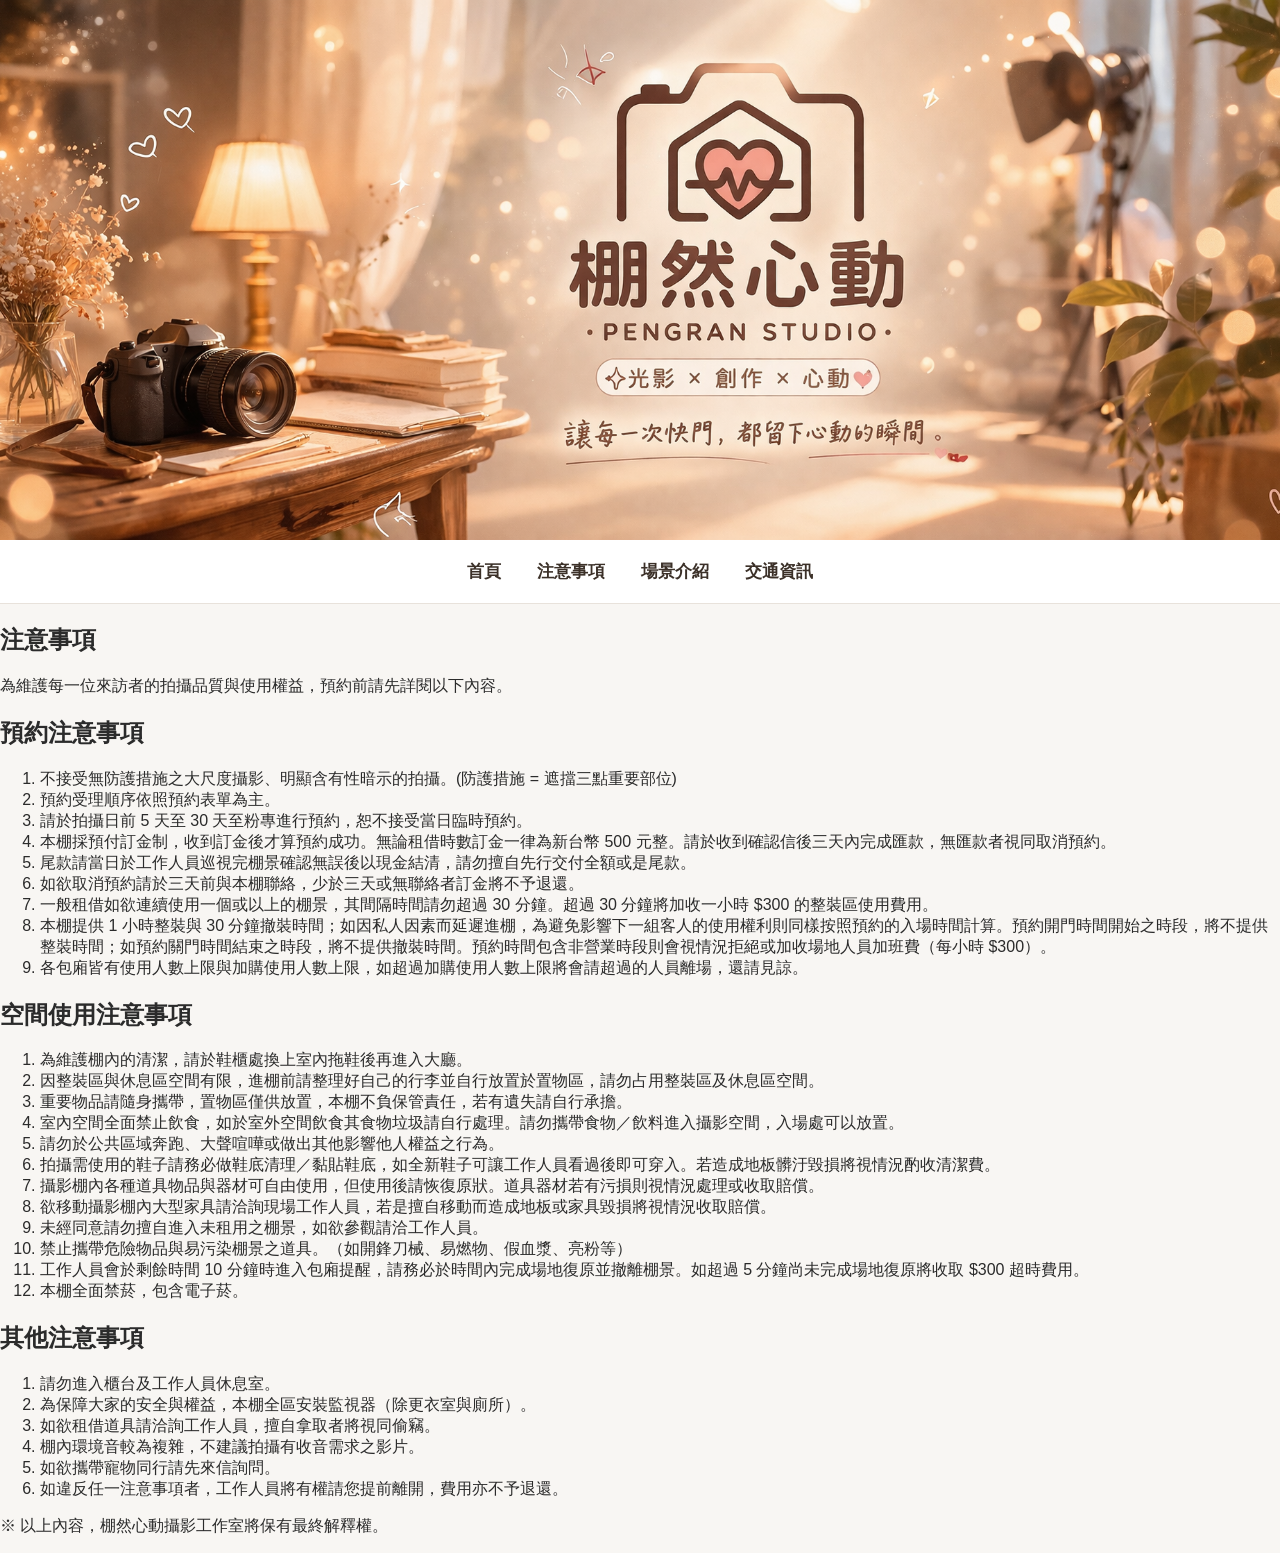
==== notice.html @ ee93c965 "Create notice.html" ====
<!DOCTYPE html>
<html lang="zh-Hant">
<head>
  <meta charset="UTF-8">
  <meta name="viewport" content="width=device-width, initial-scale=1">
  <title>注意事項｜棚然心動</title>
  <link rel="stylesheet" href="style.css">
</head>

<body>

  <header class="hero hero-small">
    <img src="image/cover.png" alt="棚然心動封面" class="hero-image">
  </header>

  <nav class="main-nav">
    <a href="index.html">首頁</a>
    <a href="notice.html" class="active">注意事項</a>
    <a href="scenes.html">場景介紹</a>
    <a href="traffic.html">交通資訊</a>
  </nav>

  <main class="content-page">
    <section class="page-header">
      <h1>注意事項</h1>
      <p>為維護每一位來訪者的拍攝品質與使用權益，預約前請先詳閱以下內容。</p>
    </section>

    <section class="notice-block">
      <h2>預約注意事項</h2>
      <ol class="notice-list">
        <li>不接受無防護措施之大尺度攝影、明顯含有性暗示的拍攝。(防護措施 = 遮擋三點重要部位)</li>
        <li>預約受理順序依照預約表單為主。</li>
        <li>請於拍攝日前 5 天至 30 天至粉專進行預約，恕不接受當日臨時預約。</li>
        <li>本棚採預付訂金制，收到訂金後才算預約成功。無論租借時數訂金一律為新台幣 500 元整。請於收到確認信後三天內完成匯款，無匯款者視同取消預約。</li>
        <li>尾款請當日於工作人員巡視完棚景確認無誤後以現金結清，請勿擅自先行交付全額或是尾款。</li>
        <li>如欲取消預約請於三天前與本棚聯絡，少於三天或無聯絡者訂金將不予退還。</li>
        <li>一般租借如欲連續使用一個或以上的棚景，其間隔時間請勿超過 30 分鐘。超過 30 分鐘將加收一小時 $300 的整裝區使用費用。</li>
        <li>本棚提供 1 小時整裝與 30 分鐘撤裝時間；如因私人因素而延遲進棚，為避免影響下一組客人的使用權利則同樣按照預約的入場時間計算。預約開門時間開始之時段，將不提供整裝時間；如預約關門時間結束之時段，將不提供撤裝時間。預約時間包含非營業時段則會視情況拒絕或加收場地人員加班費（每小時 $300）。</li>
        <li>各包廂皆有使用人數上限與加購使用人數上限，如超過加購使用人數上限將會請超過的人員離場，還請見諒。</li>
      </ol>
    </section>

    <section class="notice-block">
      <h2>空間使用注意事項</h2>
      <ol class="notice-list">
        <li>為維護棚內的清潔，請於鞋櫃處換上室內拖鞋後再進入大廳。</li>
        <li>因整裝區與休息區空間有限，進棚前請整理好自己的行李並自行放置於置物區，請勿占用整裝區及休息區空間。</li>
        <li>重要物品請隨身攜帶，置物區僅供放置，本棚不負保管責任，若有遺失請自行承擔。</li>
        <li>室內空間全面禁止飲食，如於室外空間飲食其食物垃圾請自行處理。請勿攜帶食物／飲料進入攝影空間，入場處可以放置。</li>
        <li>請勿於公共區域奔跑、大聲喧嘩或做出其他影響他人權益之行為。</li>
        <li>拍攝需使用的鞋子請務必做鞋底清理／黏貼鞋底，如全新鞋子可讓工作人員看過後即可穿入。若造成地板髒汙毀損將視情況酌收清潔費。</li>
        <li>攝影棚內各種道具物品與器材可自由使用，但使用後請恢復原狀。道具器材若有污損則視情況處理或收取賠償。</li>
        <li>欲移動攝影棚內大型家具請洽詢現場工作人員，若是擅自移動而造成地板或家具毀損將視情況收取賠償。</li>
        <li>未經同意請勿擅自進入未租用之棚景，如欲參觀請洽工作人員。</li>
        <li>禁止攜帶危險物品與易污染棚景之道具。（如開鋒刀械、易燃物、假血漿、亮粉等）</li>
        <li>工作人員會於剩餘時間 10 分鐘時進入包廂提醒，請務必於時間內完成場地復原並撤離棚景。如超過 5 分鐘尚未完成場地復原將收取 $300 超時費用。</li>
        <li>本棚全面禁菸，包含電子菸。</li>
      </ol>
    </section>

    <section class="notice-block">
      <h2>其他注意事項</h2>
      <ol class="notice-list">
        <li>請勿進入櫃台及工作人員休息室。</li>
        <li>為保障大家的安全與權益，本棚全區安裝監視器（除更衣室與廁所）。</li>
        <li>如欲租借道具請洽詢工作人員，擅自拿取者將視同偷竊。</li>
        <li>棚內環境音較為複雜，不建議拍攝有收音需求之影片。</li>
        <li>如欲攜帶寵物同行請先來信詢問。</li>
        <li>如違反任一注意事項者，工作人員將有權請您提前離開，費用亦不予退還。</li>
      </ol>
    </section>

    <section class="notice-final">
      <p>※ 以上內容，棚然心動攝影工作室將保有最終解釋權。</p>
    </section>
  </main>

</body>
</html>
---- style.css ----
* {
  box-sizing: border-box;
}

html, body {
  margin: 0;
  padding: 0;
  font-family: "Noto Sans TC", "Microsoft JhengHei", sans-serif;
  background-color: #f8f6f3;
  color: #2b2b2b;
}

.hero {
  width: 100%;
  height: 60vh; /* 關鍵：控制高度 */
  overflow: hidden;
}

.hero-image {
  width: 100%;
  height: 100%;
  object-fit: cover; /* 重點：裁切但不變形 */
}


.main-nav {
  display: flex;
  justify-content: center;
  align-items: center;
  gap: 36px;
  padding: 20px 16px;
  background-color: #ffffff;
  border-bottom: 1px solid #e8e2db;
  position: sticky;
  top: 0;
  z-index: 1000;
}

.main-nav a {
  text-decoration: none;
  color: #3b3028;
  font-size: 17px;
  font-weight: 600;
  transition: opacity 0.2s ease;
}

.main-nav a:hover {
  opacity: 0.65;
}

.home-section {
  padding: 56px 20px 80px;
}

.booking-section {
  max-width: 1000px;
  margin: 0 auto;
  text-align: center;
}

.booking-section h2 {
  margin: 0 0 20px;
  font-size: 30px;
  font-weight: 700;
  color: #2f241d;
}

.booking-text {
  margin: 0 0 28px;
  font-size: 18px;
  line-height: 1.8;
}

.booking-text a {
  color: #7b4d3a;
  text-decoration: none;
  font-weight: 600;
  border-bottom: 1px solid transparent;
  transition: all 0.2s ease;
}

.booking-text a:hover {
  border-bottom-color: #7b4d3a;
}

.calendar-wrap {
  display: flex;
  justify-content: center;
  overflow-x: auto;
}

.calendar-wrap iframe {
  max-width: 100%;
  background: #fff;
}

/* 手機版 */
@media (max-width: 768px) {
  .main-nav {
    gap: 18px;
    padding: 16px 10px;
    flex-wrap: wap;
  }

  .main-nav a {
    font-size: 15px;
  }

  .home-section {
    padding: 36px 12px 56px;
  }

  .booking-section h2 {
    font-size: 24px;
  }

  .booking-text {
    font-size: 16px;
  }

  .calendar-wrap iframe {
    width: 100%;
    min-width: 320px;
    height: 500px;
  }
}
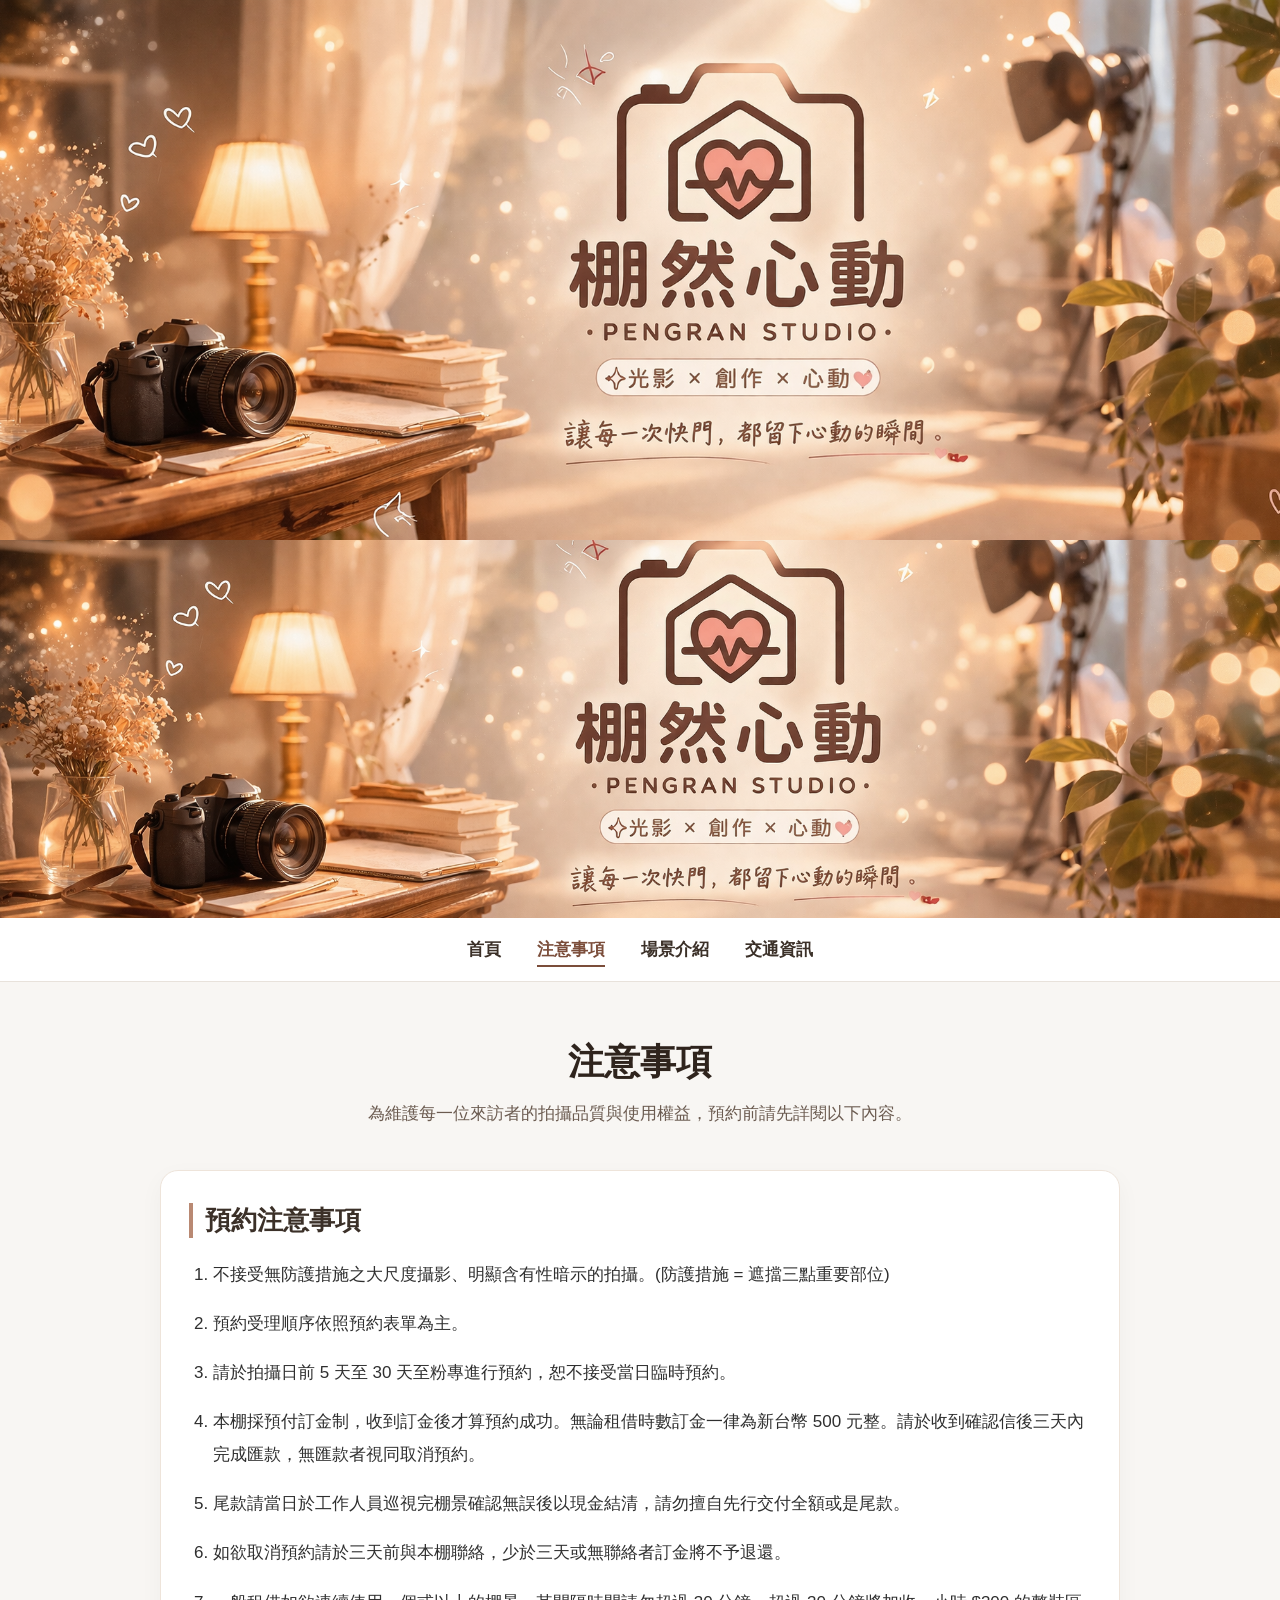
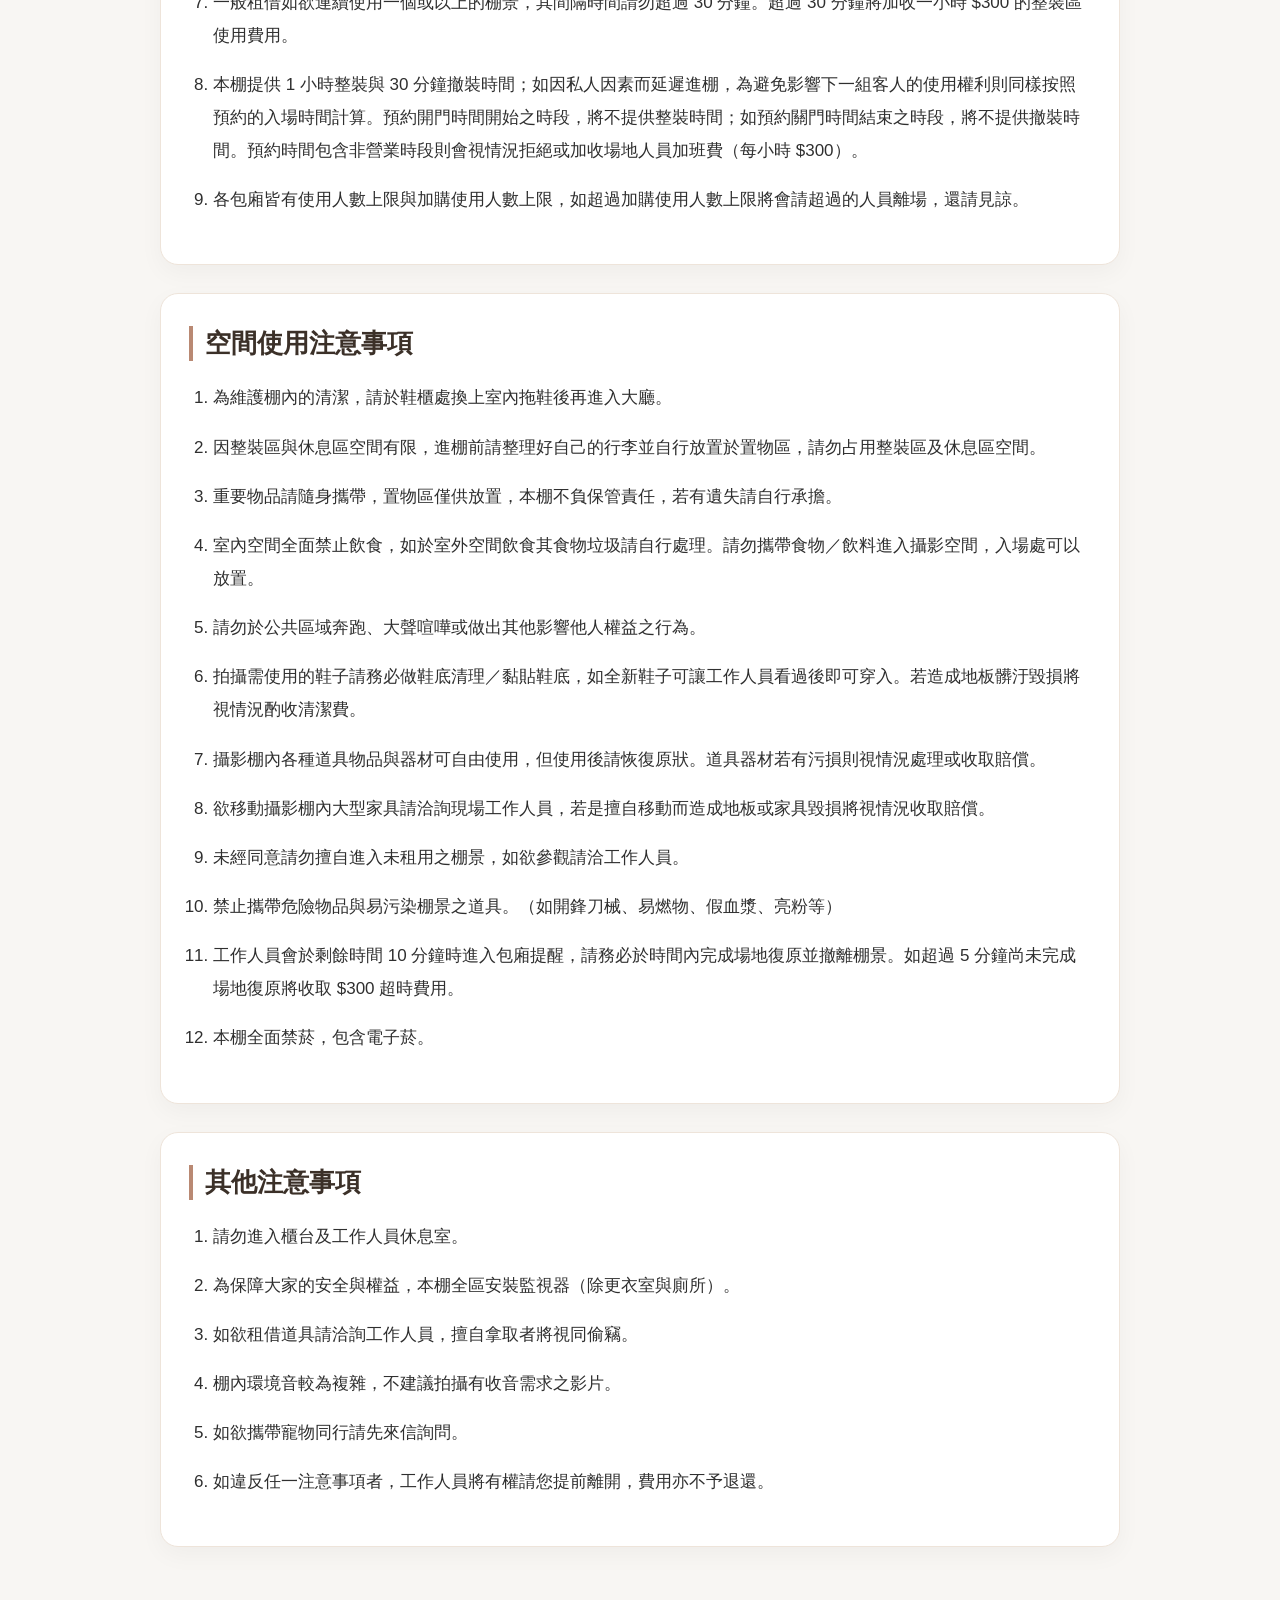
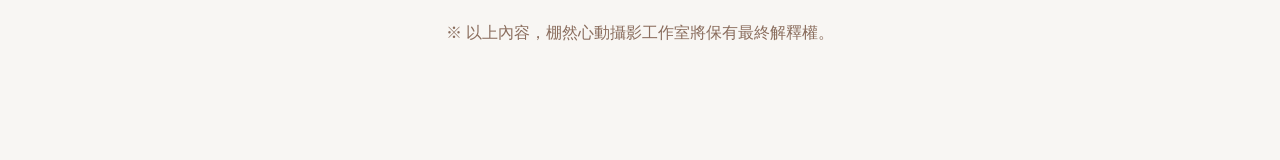
==== commit 08f392fd: "Update notice.html" ====
--- a/notice.html
+++ b/notice.html
@@ -1,13 +1,18 @@
 <!DOCTYPE html>
-<html lang="zh-Hant">
+<html>
 <head>
   <meta charset="UTF-8">
   <meta name="viewport" content="width=device-width, initial-scale=1">
-  <title>注意事項｜棚然心動</title>
+  <title>棚然心動</title>
+
   <link rel="stylesheet" href="style.css">
 </head>
 
 <body>
+
+<header class="hero">
+  <img src="image/cover.png" alt="棚然心動封面" class="hero-image">
+</header>
 
   <header class="hero hero-small">
     <img src="image/cover.png" alt="棚然心動封面" class="hero-image">
--- a/style.css
+++ b/style.css
@@ -124,3 +124,116 @@
     height: 500px;
   }
 }
+
+
+.hero-small {
+  height: 42vh;
+}
+
+.content-page {
+  max-width: 1000px;
+  margin: 0 auto;
+  padding: 56px 20px 80px;
+}
+
+.page-header {
+  text-align: center;
+  margin-bottom: 40px;
+}
+
+.page-header h1 {
+  margin: 0 0 12px;
+  font-size: 36px;
+  color: #2f241d;
+}
+
+.page-header p {
+  margin: 0;
+  font-size: 17px;
+  line-height: 1.8;
+  color: #6b5b50;
+}
+
+.notice-block {
+  background: #fff;
+  border: 1px solid #eee4da;
+  border-radius: 18px;
+  padding: 32px 28px;
+  margin-bottom: 28px;
+  box-shadow: 0 8px 24px rgba(0, 0, 0, 0.04);
+}
+
+.notice-block h2 {
+  margin: 0 0 20px;
+  font-size: 26px;
+  color: #3b3028;
+  border-left: 4px solid #b98973;
+  padding-left: 12px;
+}
+
+.notice-list {
+  margin: 0;
+  padding-left: 24px;
+}
+
+.notice-list li {
+  margin-bottom: 16px;
+  line-height: 1.95;
+  font-size: 17px;
+  color: #2f2f2f;
+}
+
+.notice-final {
+  text-align: center;
+  margin-top: 40px;
+  padding: 20px;
+  font-size: 16px;
+  color: #8a6d5d;
+}
+
+.main-nav a.active {
+  color: #7b4d3a;
+  position: relative;
+}
+
+.main-nav a.active::after {
+  content: "";
+  position: absolute;
+  left: 0;
+  bottom: -6px;
+  width: 100%;
+  height: 2px;
+  background: #7b4d3a;
+}
+
+@media (max-width: 768px) {
+  .hero-small {
+    height: 28vh;
+  }
+
+  .content-page {
+    padding: 36px 14px 56px;
+  }
+
+  .page-header h1 {
+    font-size: 28px;
+  }
+
+  .page-header p {
+    font-size: 15px;
+  }
+
+  .notice-block {
+    padding: 24px 18px;
+    border-radius: 14px;
+  }
+
+  .notice-block h2 {
+    font-size: 22px;
+  }
+
+  .notice-list li {
+    font-size: 15px;
+    line-height: 1.85;
+  }
+}
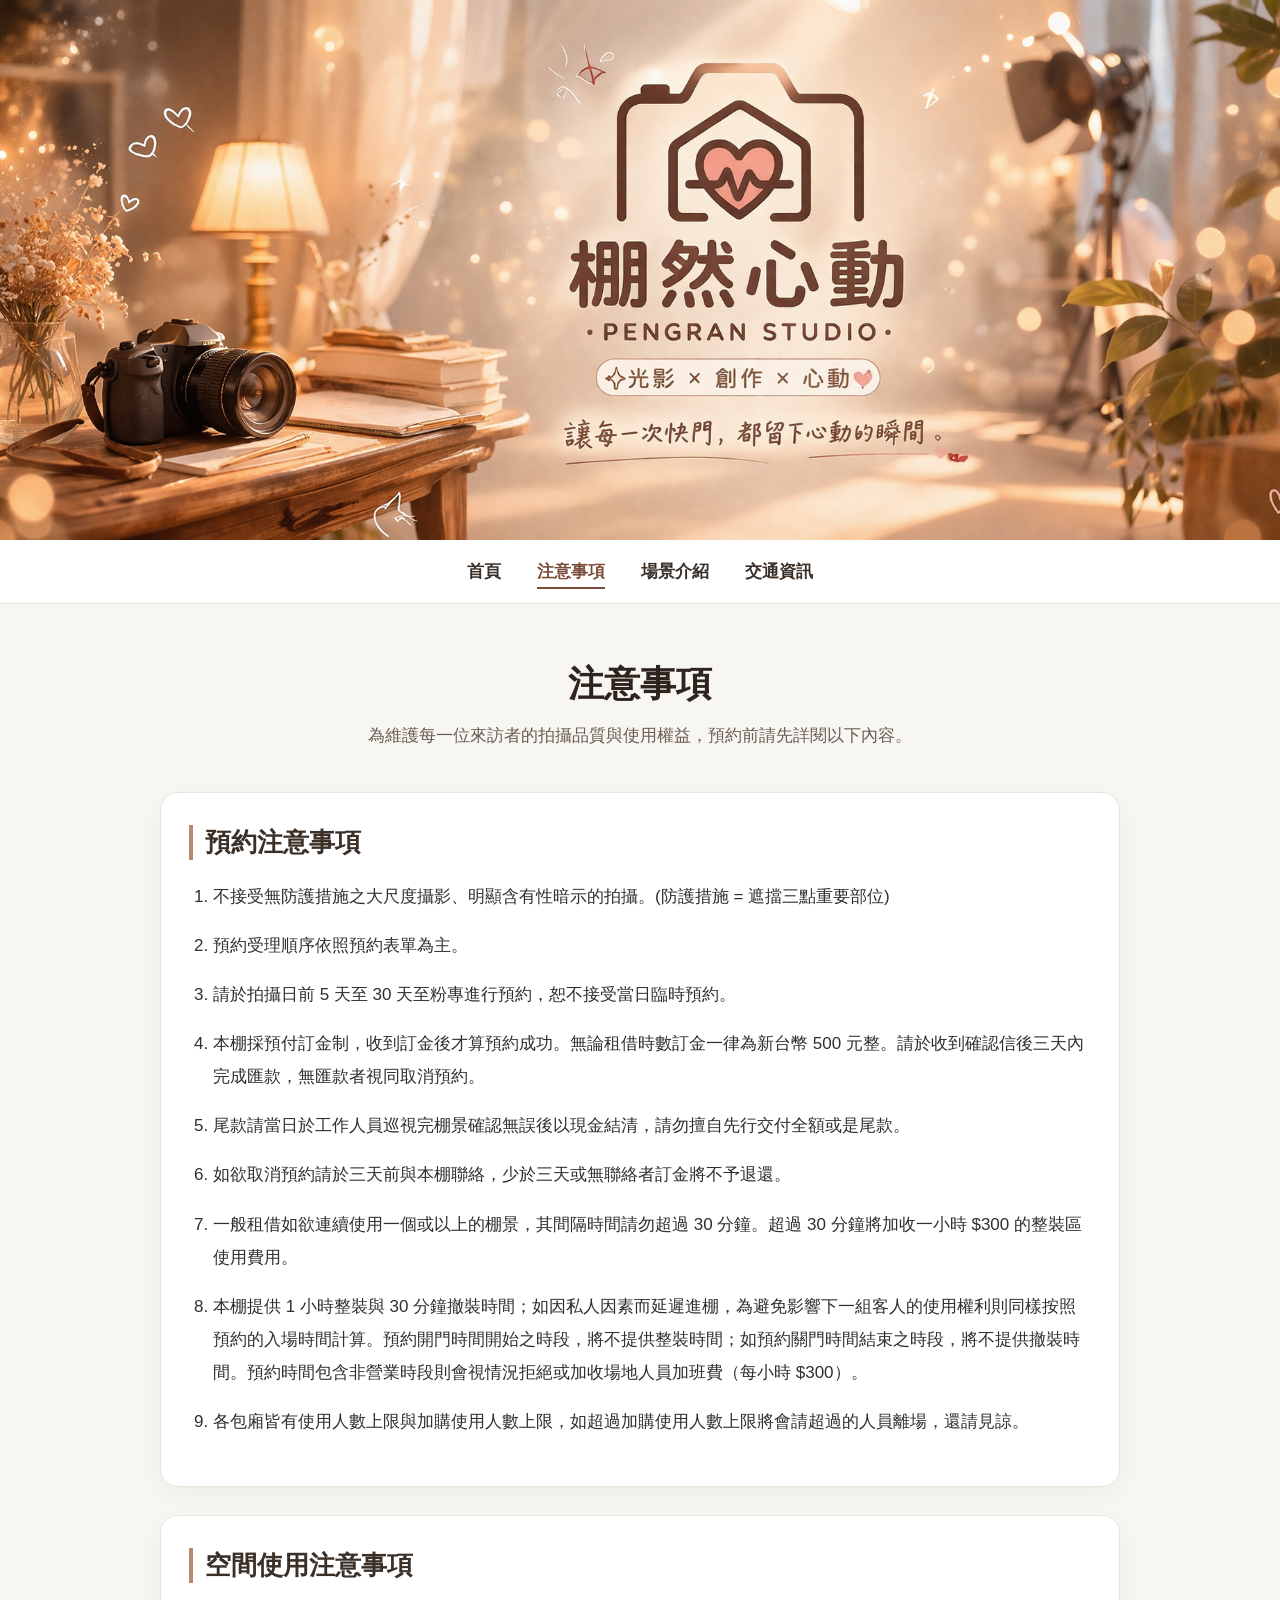
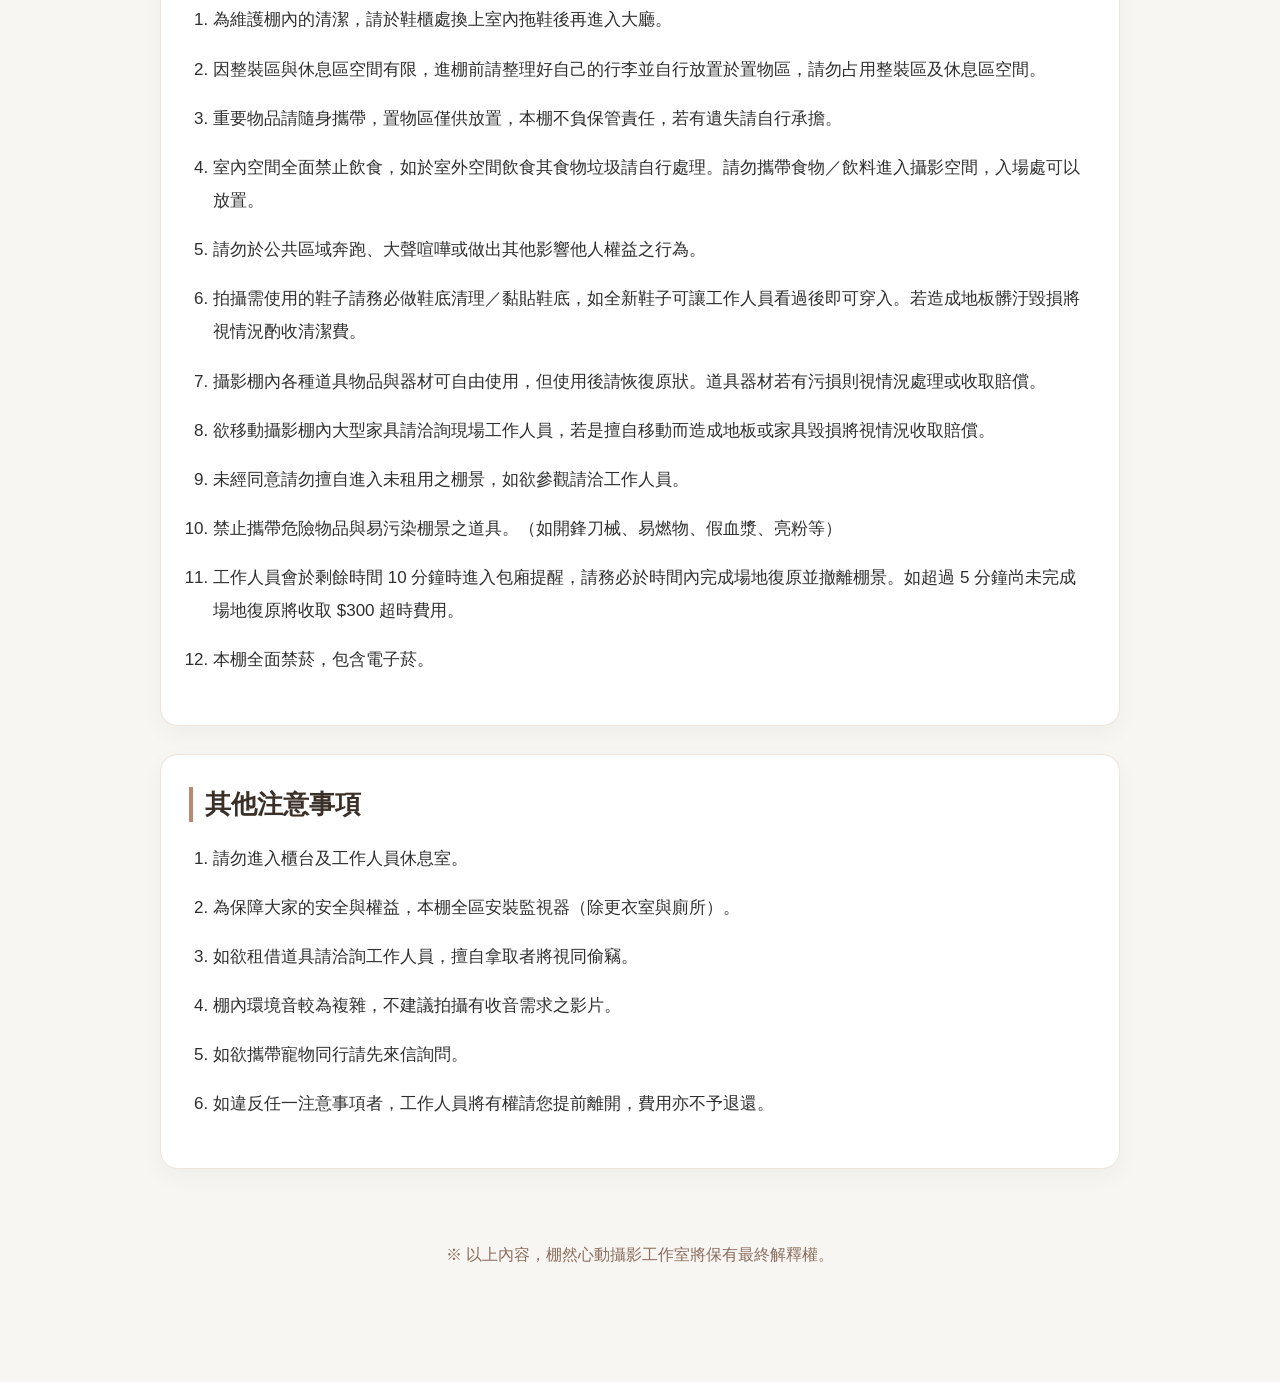
==== commit a0fcce02: "Update notice.html" ====
--- a/notice.html
+++ b/notice.html
@@ -13,10 +13,6 @@
 <header class="hero">
   <img src="image/cover.png" alt="棚然心動封面" class="hero-image">
 </header>
-
-  <header class="hero hero-small">
-    <img src="image/cover.png" alt="棚然心動封面" class="hero-image">
-  </header>
 
   <nav class="main-nav">
     <a href="index.html">首頁</a>
